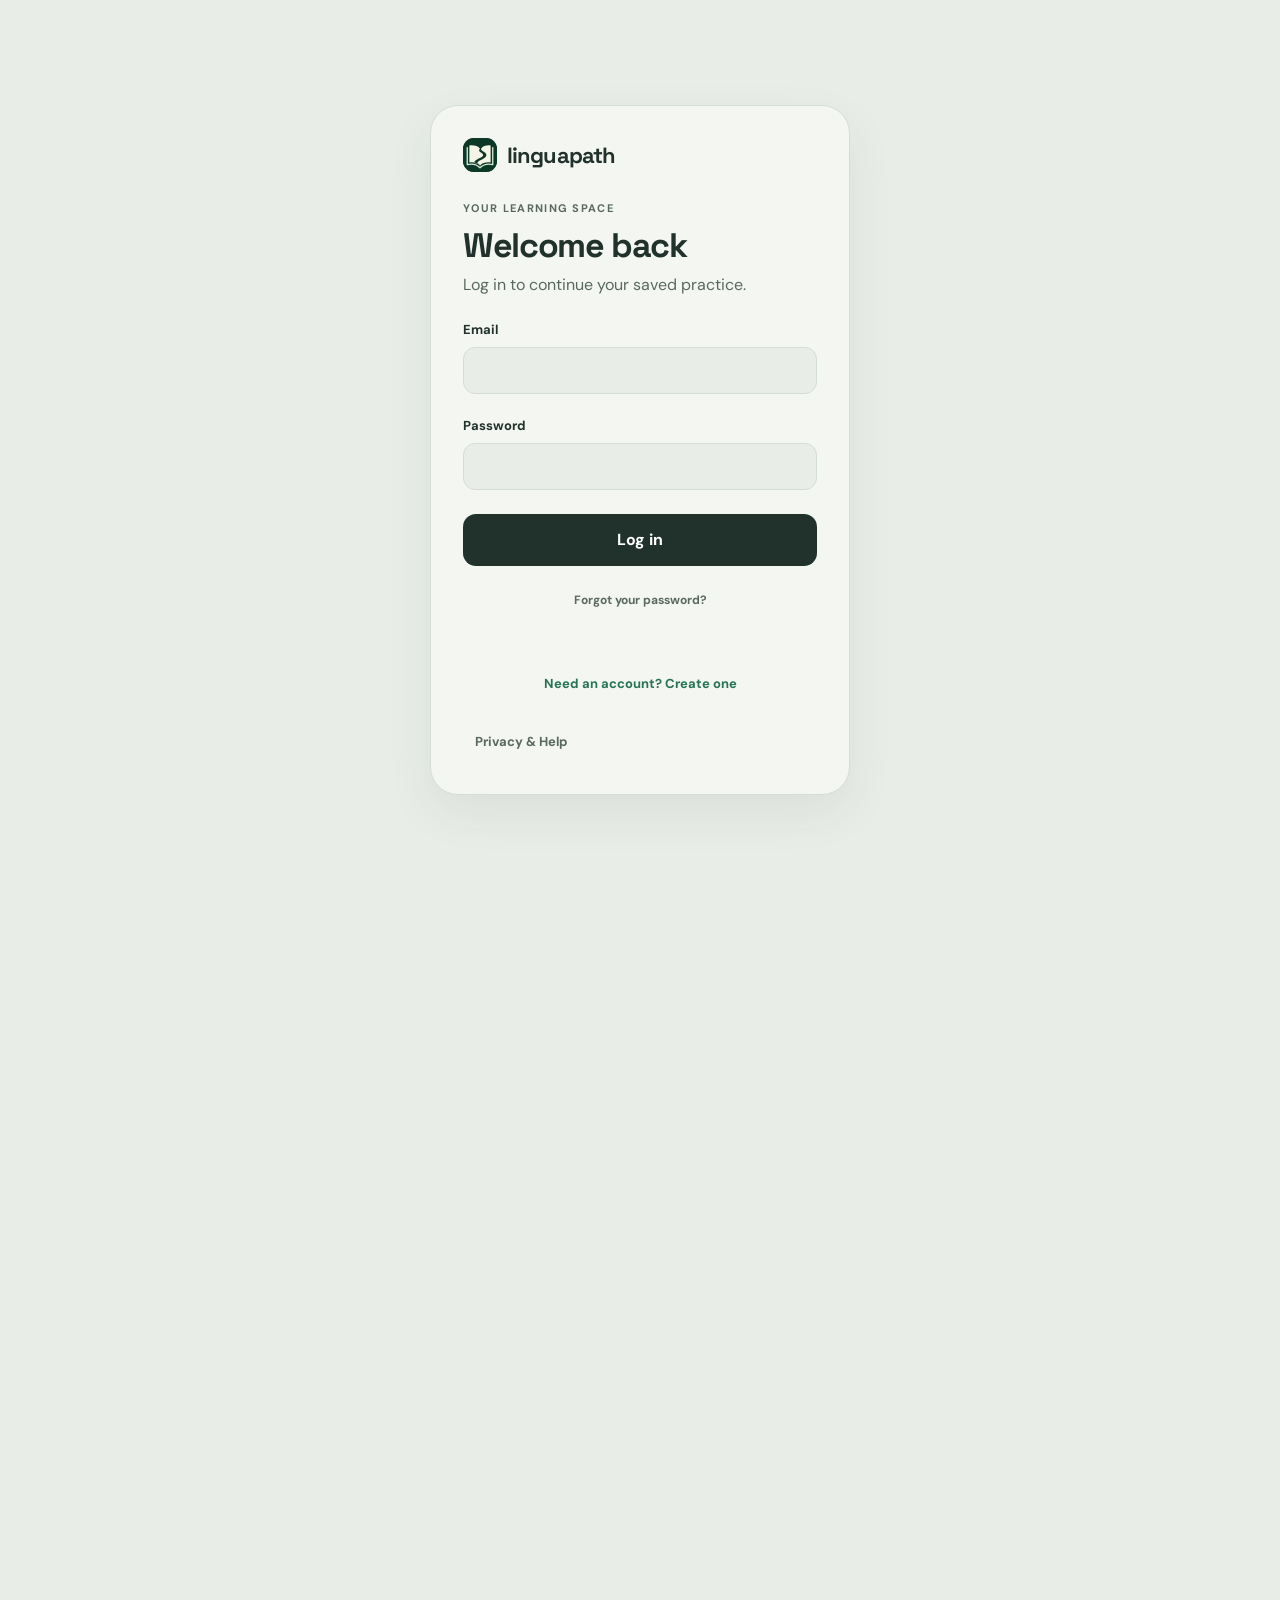
==== index.html @ ac2a7618 "Add public Privacy and Help page for students" ====
<!doctype html>
<html lang="en">
<head>
  <meta charset="UTF-8" />
  <meta name="viewport" content="width=device-width, initial-scale=1.0" />
  <meta name="description" content="LinguaPath — a calmer way to build exam-ready English habits." />
  <title>LinguaPath · Your daily English practice</title>
  <link rel="icon" type="image/svg+xml" href="linguapath-icon.svg?v=20261006-1" />
  <link rel="stylesheet" href="style.css?v=20261006-1" />
  <link rel="stylesheet" href="improvements.css?v=20261013-1" />
  <link rel="stylesheet" href="liquid-navigation.css?v=20261006-2" />
  <link rel="stylesheet" href="achievements.css?v=20260922-1" />
  <link rel="stylesheet" href="ambient-background.css?v=20260922-3" />
  <link rel="stylesheet" href="writing.css?v=20261012-1" />
</head>
<body>
  <section class="auth-screen" id="auth-screen"><div class="auth-card"><div class="brand"><img class="brand-mark" src="linguapath-icon.svg?v=20261006-1" width="34" height="34" alt="" /><span>linguapath</span></div><p class="eyebrow">Your learning space</p><h1 id="auth-title">Welcome back</h1><p class="muted" id="auth-subtitle">Log in to continue your saved practice.</p><form id="auth-form"><label id="auth-email-label">Email<input id="auth-username" type="email" autocomplete="email" required /></label><label>Password<input id="auth-password" type="password" autocomplete="current-password" required minlength="6" /></label><label id="auth-confirm-label" hidden>Confirm password<input id="auth-confirm-password" type="password" autocomplete="new-password" minlength="6" /></label><button class="primary full" id="auth-submit">Log in</button></form><button class="text-button auth-reset" id="forgot-password" type="button">Forgot your password?</button><p class="auth-error" id="auth-error" role="status" aria-live="polite"></p><button class="text-button auth-toggle" id="auth-toggle" type="button">Need an account? Create one</button><p class="muted" style="font-size:13px;margin-top:18px"><a class="profile-link" href="privacy.html">Privacy &amp; Help</a></p></div></section>
  <div class="shell">
    <header class="topbar"><a class="brand" href="#today"><img class="brand-mark" src="linguapath-icon.svg?v=20261006-1" width="34" height="34" alt="" /><span>linguapath</span></a><div class="header-actions"><div class="sync-control"><span id="sync-status" class="sync-status" role="status" aria-live="polite">Loading progress…</span><button id="sync-retry" class="sync-retry" type="button" hidden>Retry</button></div><span class="streak">🔥 7 day streak</span><button class="icon-button" id="theme-toggle" aria-label="Toggle dark mode">☾</button><div class="profile-menu"><button class="avatar-button" id="profile-menu-toggle" aria-label="Open profile menu" aria-expanded="false">ES</button><div class="profile-popout" id="profile-popout"><a class="profile-link" href="privacy.html">Privacy &amp; Help</a><a class="profile-link" href="teacher.html">Teacher progress</a><button id="logout-button" type="button">Log out</button><button id="reset-progress-button" type="button">Reset my progress</button></div></div></div></header>
    <main>
      <section class="view active" id="today">
        <div class="section-heading"><div><p class="eyebrow" id="today-date"></p><h1>Ready to level up?</h1><p class="muted">Your Cambridge Linguaskill journey continues.</p></div><button class="primary" data-action="practice">Continue lesson <span>→</span></button></div>
        <aside class="welcome-guide" id="welcome-guide" hidden aria-labelledby="welcome-title"><div><p class="eyebrow">Start here</p><h2 id="welcome-title">Your first practice session</h2><p>Choose any skill and answer at your own pace. Ten answered exercises complete your daily goal.</p><p>Earn 100 correct answers across the four skills to unlock the next tier. Questions you miss return at the end of that tier.</p><p>Your place and progress save to your account so you can continue on another device.</p></div><button class="secondary" id="welcome-dismiss" type="button">Got it — start practicing</button></aside>
        <div class="momentum momentum-link" data-action="momentum" role="button" tabindex="0"><div><p class="eyebrow">Daily momentum</p><h2>Start your streak today.</h2><p class="accent-text">0/10 exercises answered today</p></div><div class="progress-ring"><strong>0%</strong><span>today</span></div></div>
        <div class="progress-track"><span style="width:68%"></span></div>
        <div class="section-title"><h2>Practice by skill</h2><button class="text-button" data-nav="skills">View all →</button></div>
        <div class="skill-grid">
          <button class="skill-card listening" data-skill="Listening"><span class="skill-icon">◉</span><strong>Listening</strong><small>Sharpen your ear</small><span class="card-arrow">↗</span></button>
          <button class="skill-card reading" data-skill="Reading"><span class="skill-icon">▤</span><strong>Reading</strong><small>Find the evidence</small><span class="card-arrow">↗</span></button>
          <button class="skill-card writing" data-skill="Writing"><span class="skill-icon">✎</span><strong>Writing</strong><small>Make ideas clear</small><span class="card-arrow">↗</span></button>
          <button class="skill-card speaking" data-skill="Speaking"><span class="skill-icon">◌</span><strong>Speaking</strong><small>Find your voice</small><span class="card-arrow">↗</span></button>
        </div>
        <div class="lower-grid"><div class="quote-card"><span class="quote-mark">“</span><p id="daily-quote">Consistency beats intensity. A small session today keeps the path open.</p><span class="muted">— Your future fluent self</span></div><div class="mini-card"><div class="mini-icon">✦</div><div><strong>3 min warm-up</strong><p class="muted">Quick practice for busy days.</p></div><button class="round-arrow" data-action="warmup">→</button></div></div>
      </section>
      <section class="view" id="momentum"><div class="section-heading"><div><p class="eyebrow">Daily momentum</p><h1>Your progress today</h1><p class="muted">Small sessions add up. Keep the path moving.</p></div><button class="secondary" data-nav="today">← Back to today</button></div><div class="momentum-detail-grid"><div class="momentum-detail-card momentum-streak"><span class="detail-icon">🔥</span><p class="eyebrow">Current streak</p><strong id="momentum-streak">0 days</strong><small>Keep practicing daily</small></div><div class="momentum-detail-card"><span class="detail-icon">✓</span><p class="eyebrow">Today’s goal</p><strong id="momentum-today">0 / 10</strong><small id="momentum-extra">Exercises completed</small></div><div class="momentum-detail-card"><span class="detail-icon">★</span><p class="eyebrow">Total correct</p><strong id="momentum-correct">0</strong><small>Across all tiers</small></div><div class="momentum-detail-card"><span class="detail-icon">↗</span><p class="eyebrow">Next tier</p><strong id="momentum-next">100 left</strong><small>Correct across all skills</small></div></div><div class="momentum-panel"><div><p class="eyebrow">Today’s checklist</p><h2 id="momentum-message">Complete one exercise to start your streak.</h2></div><div class="daily-dots" id="daily-dots"></div></div><div class="momentum-panel"><div><p class="eyebrow">Practice summary</p><p class="muted" id="momentum-summary">Your completed lessons and review items will appear here.</p></div><button class="primary" data-action="practice">Practice now <span>→</span></button></div></section>
      <section class="view" id="journey"><div class="section-heading"><div><p class="eyebrow">Progress map</p><h1>Your journey</h1><p class="muted">Follow your practice milestones and skill progress.</p></div></div><div class="tier-card"><div><p class="eyebrow">Tier 1 · Foundations</p><h2>68 correct answers</h2><p class="muted">32 correct answers to the next tier</p></div><div class="tier-badge">B1</div></div><div class="journey-list" id="journey-list"></div></section>
      <section class="view" id="skills"><div class="section-heading"><div><p class="eyebrow">Practice room</p><h1>Build your skills</h1><p class="muted">Choose a focus and make today count.</p></div></div><div class="skill-grid skill-grid-large"></div><div class="achievement-head"><div><h2>Achievements</h2><p class="muted">Small wins become exam confidence.</p></div><span class="pill">4 of 12 unlocked</span></div><div class="achievement-grid"></div></section>
      <section class="view" id="profile"><div class="section-heading"><div><p class="eyebrow">Your space</p><h1>Your profile</h1><p class="muted">Progress that feels good to look at.</p></div><button class="secondary" data-action="edit">Edit profile</button></div><div class="profile-card"><div class="profile-avatar">ES</div><div><h2>Esteban</h2><p>Cambridge Linguaskill learner</p></div><div class="profile-stat"><span>🔥</span><strong>7 days</strong><small>current streak</small></div><div class="profile-stat"><span>🎯</span><strong>B2 goal</strong><small>learning target</small></div></div><div class="settings-card"><div><strong>Dark mode</strong><p class="muted">Use a darker color palette</p></div><button class="switch" id="theme-switch" aria-label="Toggle dark mode"><span></span></button></div><div class="mistakes"><h2>Keep going</h2><p class="muted">Complete a lesson to build your review history.</p></div></section>
    </main>
    <nav class="bottom-nav" aria-label="Main navigation"><button class="nav-item active" data-nav="today"><span>⌂</span>Today</button><button class="nav-item" data-nav="journey"><span>⌁</span>Journey</button><button class="nav-item" data-nav="skills"><span>✦</span>Skills</button><button class="nav-item" data-nav="profile"><span>○</span>Profile</button></nav>
  </div>
  <div class="practice-modal" id="practice-modal" aria-hidden="true"><div class="practice-dialog"><div class="practice-top"><button class="icon-button" id="close-practice">←</button><div><p class="eyebrow" id="practice-skill">Listening</p><strong id="practice-count">Exercise 1 of 100</strong></div><span class="practice-score" id="practice-score">0 / 100 correct</span></div><div class="level-row"><span>Choose your level</span><div id="level-buttons"></div></div><div class="lesson-progress"><span id="lesson-progress-bar"></span></div><p class="practice-meta" id="practice-lesson">Lesson 1 · Tier 1</p><div class="practice-save-feedback"><span id="practice-save-status" role="status" aria-live="polite">Loading progress…</span><button id="practice-sync-retry" type="button" hidden>Retry sync</button></div><div class="question-card"><p class="eyebrow">Practice question</p><button class="secondary audio-button" id="play-audio" type="button">▶ Play passage</button><button class="text-button transcript-button" id="toggle-transcript" type="button">Show transcript</button><h2 id="question-text"></h2><p id="question-transcript" class="question-transcript"></p><div id="writing-practice" class="writing-practice" style="display:none"><label for="writing-response">Draft your own response first</label><textarea id="writing-response" rows="4" placeholder="Write your answer here…"></textarea><p>When you’re ready, compare it with the sample answers and choose the strongest one.</p><button class="secondary" id="show-writing-samples" type="button" disabled>Compare with sample answers</button></div><div id="speaking-practice" class="speaking-practice" style="display:none"><p>Answer the examiner aloud before viewing the sample responses. Then review yourself:</p><ul><li>I answered the question directly.</li><li>I added a relevant reason or detail.</li><li>My response was clear and organized.</li></ul><button class="secondary" id="start-speaking" type="button">Start recording</button><button class="secondary" id="stop-speaking" type="button" style="display:none">Stop recording</button><button class="text-button" id="continue-speaking" type="button">I’ve answered out loud</button><p id="speaking-status" aria-live="polite">Your recording stays in this browser and is not uploaded.</p><audio id="speaking-recording" controls hidden></audio></div><div id="answer-options"></div></div><p class="answer-result" id="answer-result"></p><button class="primary full" id="check-answer" disabled>Check answer</button><p class="practice-note">To unlock the next tier, get 100 answers correct and clear all missed-question reviews for that tier. The green score above is for this skill and tier.</p></div></div>
  <div class="edit-modal" id="edit-modal" aria-hidden="true"><div class="edit-dialog"><div class="practice-top"><div><p class="eyebrow">Your profile</p><h2>Customize your space</h2></div><button class="icon-button" id="close-edit">×</button></div><label>Name<input id="profile-name" /></label><label>Learning goal<input id="profile-goal" /></label><label>Avatar<input id="profile-emoji" maxlength="2" /></label><label>Daily lessons<input id="profile-target" type="number" min="1" max="10" /></label><button class="primary full" id="save-profile">Save profile</button></div></div>
  <div class="toast" role="status" aria-live="polite"></div>
  <dialog id="review-dialog" class="review-dialog" aria-labelledby="review-heading"><header><h2 id="review-heading" tabindex="-1">Recall practice</h2><button id="close-review" class="secondary" type="button" aria-label="Close recall practice">Close</button></header><p id="review-position" class="muted"></p><h3 id="review-question"></h3><button id="review-listen" class="secondary" type="button" hidden>Play audio</button><p id="review-transcript" hidden></p><div id="review-options"></div><p id="review-feedback" role="status" aria-live="polite"></p><button id="review-check" class="primary full" type="button">Check answer</button><p class="muted">Recall reviews do not add to exercise totals, tier scores, or your daily goal.</p></dialog>
  <script src="script.js?v=20261013-1"></script>
  <script src="improvements.js?v=20261012-3"></script>
  <script src="achievements.js?v=20260923-3"></script>
  <script src="ambient-background.js?v=20261013-1"></script>
  <script src="progress-sync.js?v=20261013-1"></script>
  <script src="supabase-auth.js?v=20261005-3"></script>
  <script src="sync-indicator.js?v=20261013-1"></script>
  <script src="interface.js?v=20261013-1"></script>
  <script src="writing.js?v=20261012-2"></script>
  <script src="learning-tools.js?v=20261013-1"></script>
</body>
</html>
---- style.css ----
@import url('https://fonts.googleapis.com/css2?family=DM+Sans:wght@400;500;600;700&family=Space+Grotesk:wght@500;600;700&display=swap');
:root{--paper:#f4f8f7;--surface:#fff;--ink:#122322;--muted:#71817e;--green:#36bd82;--deep:#174c3d;--line:#dce8e3;--shadow:0 20px 50px #1b50400d}*{box-sizing:border-box}body{margin:0;background:var(--paper);color:var(--ink);font:16px 'DM Sans',sans-serif;transition:background-color .3s ease,color .3s ease}button{font:inherit;border:0;cursor:pointer;color:inherit;transition:background-color .25s ease,color .25s ease,border-color .25s ease,transform .25s ease}.shell{max-width:1160px;margin:auto;min-height:100vh;padding:0 32px 110px}.topbar{height:92px;display:flex;align-items:center;justify-content:space-between}.brand{display:flex;align-items:center;gap:10px;text-decoration:none;color:var(--ink);font:700 22px 'Space Grotesk'}.brand-mark{display:grid;place-items:center;width:34px;height:34px;border-radius:11px;background:var(--green);color:#fff}.header-actions{display:flex;align-items:center;gap:12px}.streak,.pill{background:#e2f5eb;border-radius:20px;color:#267355;padding:9px 13px;font-size:13px;font-weight:700}.icon-button,.avatar-button{width:38px;height:38px;border-radius:50%;background:var(--surface);border:1px solid var(--line)}.avatar-button{background:var(--ink);color:#fff;font-size:12px;font-weight:700}.view{display:none;padding:32px 0}.view.active{display:block}.section-heading{display:flex;align-items:flex-end;justify-content:space-between;gap:24px;margin:10px 0 28px}.eyebrow{text-transform:uppercase;letter-spacing:.12em;font-size:11px;font-weight:700;color:var(--muted);margin:0 0 10px}.section-heading h1{font:700 clamp(32px,5vw,52px) 'Space Grotesk';letter-spacing:-.055em;margin:0 0 8px}.muted{color:var(--muted);margin:0;line-height:1.55}.primary,.secondary{border-radius:14px;padding:14px 18px;font-weight:700}.primary{background:var(--ink);color:#fff}.primary span{margin-left:16px;color:var(--green)}.secondary{background:var(--surface);border:1px solid var(--line)}.momentum{display:flex;align-items:center;justify-content:space-between;gap:24px;background:#c9f6da;border-radius:28px;padding:28px 32px;box-shadow:var(--shadow)}.momentum h2{font:700 clamp(23px,4vw,35px) 'Space Grotesk';margin:8px 0}.accent-text{color:#267355;font-size:13px;font-weight:700}.progress-ring{display:flex;flex-direction:column;align-items:center;justify-content:center;width:108px;height:108px;border-radius:50%;background:conic-gradient(var(--green) 68%,#a9e1bd 0);position:relative;color:#fff}.progress-ring:after{content:'';position:absolute;inset:9px;border-radius:50%;background:#21785a}.progress-ring strong,.progress-ring span{position:relative;z-index:1}.progress-ring strong{font-size:23px}.progress-ring span{font-size:10px;margin-top:2px}.progress-track{height:7px;background:#c9e8d4;border-radius:10px;margin:-22px 32px 32px;position:relative}.progress-track span{display:block;height:100%;background:#228c66;border-radius:inherit}.section-title,.achievement-head{display:flex;justify-content:space-between;align-items:center;margin:24px 0 14px}.section-title h2,.achievement-head h2,.mistakes h2{font:700 20px 'Space Grotesk';margin:0}.text-button{background:none;color:#267355;font-weight:700;font-size:13px}.skill-grid{display:grid;grid-template-columns:repeat(4,1fr);gap:14px}.skill-card{padding:21px;text-align:left;min-height:174px;border-radius:22px;position:relative;display:flex;flex-direction:column;align-items:flex-start;transition:transform .2s,box-shadow .2s}.skill-card:hover{transform:translateY(-4px);box-shadow:var(--shadow)}.skill-card.listening{background:#d9f0e1}.skill-card.reading{background:#e2ddff}.skill-card.writing{background:#ffe9c9}.skill-card.speaking{background:#d5ebf4}.skill-icon{font-size:28px;margin-bottom:auto}.skill-card strong{font:700 19px 'Space Grotesk'}.skill-card small{color:#5f716c;margin-top:5px}.card-arrow{position:absolute;right:18px;top:18px;font-size:20px}.lower-grid{display:grid;grid-template-columns:1.25fr .75fr;gap:14px;margin-top:14px}.quote-card,.mini-card,.tier-card,.settings-card{background:var(--surface);border:1px solid var(--line);border-radius:22px;padding:24px}.quote-card{background:var(--deep);color:#fff}.quote-card p{font:500 20px/1.35 'Space Grotesk';max-width:560px}.quote-mark{font:54px Georgia;color:var(--green);line-height:.4}.quote-card .muted{color:#b3cbc2;font-size:13px}.mini-card{display:flex;align-items:center;gap:14px}.mini-icon{display:grid;place-items:center;width:45px;height:45px;border-radius:14px;background:#e2f5eb;color:#267355;font-size:22px}.mini-card strong{font-family:'Space Grotesk'}.mini-card p{font-size:13px}.round-arrow{margin-left:auto;background:var(--ink);color:#fff;border-radius:50%;width:38px;height:38px}.tier-card{background:#d9f5e2;display:flex;justify-content:space-between;align-items:center;margin-bottom:22px}.tier-card h2{font:700 28px 'Space Grotesk';margin:5px 0}.tier-badge{display:grid;place-items:center;width:70px;height:70px;border-radius:22px;background:var(--green);color:#fff;font:700 24px 'Space Grotesk'}.journey-list{display:grid;gap:10px;max-width:720px}.journey-node{display:flex;align-items:center;gap:16px;padding:17px;border:1px solid var(--line);border-radius:18px;background:var(--surface)}.node-icon{display:grid;place-items:center;width:42px;height:42px;border-radius:14px;background:#e2f5eb;color:#267355;font-size:20px}.journey-node strong{font-family:'Space Grotesk'}.journey-node small{display:block;color:var(--muted);margin-top:4px}.journey-node.locked{opacity:.45}.skill-grid-large{max-width:820px;grid-template-columns:repeat(2,1fr)}.achievement-head{margin-top:44px}.achievement-grid{display:grid;grid-template-columns:repeat(4,1fr);gap:10px}.achievement{background:var(--surface);border:1px solid var(--line);border-radius:17px;padding:16px}.achievement span{font-size:25px}.achievement strong{display:block;font-size:13px;margin-top:10px}.achievement small{display:block;color:var(--muted);margin-top:4px}.profile-card{display:grid;grid-template-columns:auto 1fr repeat(2,150px);align-items:center;gap:18px;background:var(--ink);color:#fff;border-radius:26px;padding:24px}.profile-avatar{display:grid;place-items:center;width:76px;height:76px;border-radius:23px;background:#d9d2ff;color:#4e447c;font-weight:700;font-size:22px}.profile-card h2{margin:0;font:700 22px 'Space Grotesk'}.profile-card p{margin:6px 0;color:#b3cbc2}.profile-stat{padding:15px;border-radius:15px;background:#23614e}.profile-stat span,.profile-stat strong,.profile-stat small{display:block}.profile-stat strong{margin-top:8px}.profile-stat small{color:#b3cbc2;font-size:11px;margin-top:4px}.settings-card{margin-top:14px;display:flex;justify-content:space-between;align-items:center}.settings-card strong{font-family:'Space Grotesk'}.settings-card .muted{font-size:13px}.switch{width:52px;height:30px;border-radius:20px;background:var(--green);padding:3px}.switch span{display:block;width:24px;height:24px;border-radius:50%;background:#fff;margin-left:22px}.mistakes{margin-top:35px}.bottom-nav{position:fixed;bottom:20px;left:50%;transform:translateX(-50%);display:flex;gap:4px;background:var(--surface);border:1px solid var(--line);padding:8px;border-radius:22px;box-shadow:0 15px 40px #1223221a;z-index:5}.nav-item{background:none;color:var(--muted);padding:8px 18px;border-radius:15px;font-size:12px}.nav-item span{display:block;font-size:19px;margin-bottom:3px}.nav-item.active{background:#e2f5eb;color:#267355;font-weight:700}.toast{position:fixed;left:50%;bottom:100px;transform:translate(-50%,15px);opacity:0;background:var(--ink);color:#fff;padding:13px 18px;border-radius:12px;transition:.25s;pointer-events:none}.toast.show{opacity:1;transform:translate(-50%,0)}body.dark{--paper:#121212;--surface:#242424;--ink:#f0f7f3;--muted:#b9c9c4;--line:#3a4b46;--deep:#164538}.dark .momentum{background:#164538}.dark .progress-track{background:#2d5d4c}.dark .primary,.dark .avatar-button{background:#f0f7f3;color:#122322}.dark .nav-item.active{background:#275f4c;color:#d9f5e2}.dark .streak,.dark .pill{background:#285c4b;color:#d9f5e2}@media(max-width:760px){.shell{padding:0 18px 108px}.topbar{height:74px}.streak{display:none}.section-heading{display:block}.section-heading .primary,.section-heading .secondary{margin-top:20px}.momentum{padding:22px;align-items:flex-start}.momentum h2{font-size:24px}.progress-ring{width:86px;height:86px;flex:none}.progress-track{margin:-16px 22px 24px}.skill-grid,.achievement-grid{grid-template-columns:repeat(2,1fr)}.skill-grid-large{grid-template-columns:1fr 1fr}.skill-card{min-height:145px;padding:17px}.lower-grid{grid-template-columns:1fr}.profile-card{grid-template-columns:auto 1fr}.profile-stat{grid-column:span 1}.bottom-nav{width:calc(100% - 30px);justify-content:space-around}.nav-item{flex:1;padding:7px 4px}}
.auth-screen{position:fixed;inset:0;z-index:20;background:var(--paper);display:grid;place-items:center;padding:20px}.auth-card{width:min(420px,100%);background:var(--surface);border:1px solid var(--line);border-radius:28px;padding:30px;box-shadow:var(--shadow)}.auth-card .brand{margin-bottom:44px}.auth-card h1{font:700 34px 'Space Grotesk';letter-spacing:-.04em;margin:8px 0}.auth-card label{display:block;font-size:13px;font-weight:700;margin-top:22px}.auth-card input{display:block;width:100%;padding:13px 14px;border:1px solid var(--line);border-radius:12px;background:var(--paper);color:var(--ink);margin-top:7px}.auth-card .primary{margin-top:24px}.auth-error{min-height:20px;color:#b44949;font-size:13px;margin:12px 0}.auth-toggle{display:block;margin:8px auto 0}.auth-screen.hidden{display:none}
body:not(.authenticated){overflow:hidden}body:not(.authenticated) .shell{visibility:hidden;pointer-events:none;height:100vh;overflow:hidden}
.practice-modal{position:fixed;inset:0;z-index:30;display:none;align-items:center;justify-content:center;padding:20px;background:#122322b8;overflow:auto}.practice-modal.open{display:flex}.practice-dialog{width:min(720px,100%);max-height:calc(100vh - 40px);overflow:auto;background:var(--surface);border:1px solid var(--line);border-radius:26px;padding:24px;box-shadow:0 24px 80px #12232240}.practice-top{display:flex;align-items:center;gap:14px}.practice-top .icon-button{flex:none}.practice-top strong{font:700 20px 'Space Grotesk'}.practice-score{margin-left:auto;color:#267355;font-size:13px;font-weight:700}.level-row{display:flex;align-items:center;justify-content:space-between;gap:12px;margin:24px 0 10px;color:var(--muted);font-size:13px}.level-row #level-buttons{display:flex;gap:6px}.level-row button{padding:7px 11px;border-radius:9px;background:var(--paper);border:1px solid var(--line);font-size:12px}.level-row button.active{background:var(--deep);color:#fff}.lesson-progress{height:7px;background:var(--line);border-radius:9px;overflow:hidden}.lesson-progress span{display:block;height:100%;background:var(--green);border-radius:inherit}.practice-meta{color:var(--muted);font-size:12px}.question-card{margin-top:20px;padding:24px;border-radius:20px;background:var(--paper);border:1px solid var(--line)}.question-card h2{font:700 clamp(22px,4vw,32px)/1.2 'Space Grotesk';margin:8px 0 0}.answer-option{display:block;width:100%;margin-top:10px;padding:14px 16px;text-align:left;border:1px solid var(--line);border-radius:12px;background:var(--surface)}.answer-option:hover,.answer-option.selected{border-color:var(--green);background:#e2f5eb}.answer-result{min-height:22px;margin:14px 0;font-weight:700}.answer-result.good{color:#267355}.answer-result.bad{color:#b44949}.full{width:100%}.practice-note{color:var(--muted);font-size:12px;text-align:center;margin-bottom:0}
.journey-node.locked,.achievement.locked{opacity:.48}.mistake-row{background:var(--surface);border:1px solid var(--line);border-radius:16px;padding:14px;margin-top:9px}.mistake-row strong{font-size:12px;color:#267355}.mistake-row p{font-weight:600;margin:7px 0}.mistake-row small{color:var(--muted);font-size:12px}
.profile-menu{position:relative}.profile-popout{position:absolute;right:0;top:48px;z-index:10;display:none;min-width:130px;padding:7px;background:var(--surface);border:1px solid var(--line);border-radius:14px;box-shadow:var(--shadow)}.profile-popout.open{display:block}.profile-popout button{width:100%;padding:10px 12px;text-align:left;border-radius:9px;background:none;font-size:13px;font-weight:700}.profile-popout button:hover{background:var(--paper)}
.edit-modal{position:fixed;inset:0;z-index:30;display:none;align-items:center;justify-content:center;padding:20px;background:#122322b8;overflow:auto}.edit-modal.open{display:flex}.edit-dialog{width:min(480px,100%);background:var(--surface);border:1px solid var(--line);border-radius:26px;padding:26px;box-shadow:0 24px 80px #12232240}.edit-dialog h2{font:700 25px 'Space Grotesk';margin:5px 0 0}.edit-dialog label{display:block;margin-top:18px;font-size:13px;font-weight:700}.edit-dialog input{display:block;width:100%;margin-top:7px;padding:13px 14px;border:1px solid var(--line);border-radius:12px;background:var(--paper);color:var(--ink)}.edit-dialog .primary{margin-top:24px}
.momentum-link{cursor:pointer;transition:transform .2s,box-shadow .2s}.momentum-link:hover,.momentum-link:focus-visible{transform:translateY(-3px);box-shadow:var(--shadow);outline:2px solid var(--green);outline-offset:3px}.momentum-detail-grid{display:grid;grid-template-columns:repeat(4,1fr);gap:12px}.momentum-detail-card,.momentum-panel{background:var(--surface);border:1px solid var(--line);border-radius:20px;padding:20px}.momentum-detail-card strong{display:block;font:700 27px 'Space Grotesk';margin:8px 0 4px}.momentum-detail-card small{color:var(--muted);font-size:12px}.detail-icon{display:grid;place-items:center;width:38px;height:38px;border-radius:12px;background:#e2f5eb;color:#267355;font-size:19px}.momentum-panel{display:flex;align-items:center;justify-content:space-between;gap:20px;margin-top:14px}.momentum-panel h2{font:700 22px 'Space Grotesk';margin:5px 0}.daily-dots{display:flex;gap:8px}.daily-dots span{width:17px;height:17px;border-radius:50%;background:var(--line)}.daily-dots span.done{background:var(--green)}
@media(max-width:760px){.momentum-detail-grid{grid-template-columns:repeat(2,1fr)}.momentum-panel{display:block}.momentum-panel .primary{margin-top:18px}}
.auth-reset{display:block;margin:14px auto 0;color:var(--muted);font-size:12px}.auth-reset[hidden]{display:none}
.audio-button{display:none;align-items:center;gap:8px;margin:10px 8px 16px 0}.question-card.listening .audio-button{display:inline-flex}.transcript-button{display:none;font-size:12px}.question-card.listening .transcript-button{display:inline-block}.question-card.listening #question-text{display:none}.question-card.listening.show-transcript #question-text{display:block}.question-card.listening.show-transcript .transcript-button{display:none}
.icon-button#theme-toggle{transition:transform .35s ease,background-color .25s ease}.dark .icon-button#theme-toggle{transform:rotate(180deg);background:#d5f6e4;color:#12382c}.dark .momentum{background:#173d32}.dark .skill-card.listening{background:#1d4d3d}.dark .skill-card.reading{background:#35305c}.dark .skill-card.writing{background:#5b4228}.dark .skill-card.speaking{background:#254d60}.dark .skill-card small{color:#c2d8d0}.dark .quote-card{background:#0e2d25}.dark .question-card,.dark .edit-dialog,.dark .auth-card{background:#1d2b28}.dark .answer-option{background:#263b36;border-color:#49655d}.dark .answer-option:hover,.dark .answer-option.selected{background:#285b49;border-color:var(--green);color:#fff}.dark .secondary{background:#263b36;border-color:#49655d}.dark .profile-popout{background:#1d2b28}.switch{transition:background-color .3s ease,box-shadow .3s ease}.switch span{transition:transform .3s ease}.dark .switch{background:#4c6b60;box-shadow:0 0 0 3px #36bd8240}.dark .switch span{transform:translateX(-22px)}
.dark .profile-card{background:#1d2b28;color:#f0f7f3;border:1px solid #3a6256}.dark .profile-card p,.dark .profile-stat small{color:#b9d4c9}.dark .profile-stat{background:#285b49}.dark .profile-avatar{background:#b9b0ff;color:#30295f}.dark .tier-card{background:#1d3d30;border-color:#315347}.dark .tier-card .tier-badge{background:#27694e}
.question-card.listening #question-text{display:block}.question-transcript{display:none;color:var(--muted);font-size:14px;line-height:1.6;white-space:pre-wrap;margin-top:18px}.question-card.listening.show-transcript #question-transcript{display:block}.question-card.listening.show-transcript .transcript-button{display:none}.speaking-practice{margin:16px 0;padding:16px;background:var(--paper);border:1px solid var(--line);border-radius:14px}.speaking-practice p{font-size:13px}.speaking-practice button{margin:6px 6px 0 0}.speaking-practice audio{display:block;max-width:100%;margin-top:12px}.speaking-practice audio[hidden]{display:none}
.skill-progress{display:grid;width:100%;gap:6px;margin-top:12px}.skill-progress-meta{display:flex;justify-content:space-between;align-items:center;gap:8px}.skill-progress-label,.skill-progress-value{font-size:10px;line-height:1.2;color:#58766a}.skill-progress-value{font-weight:700}.skill-progress-track{display:block;width:100%;height:5px;border-radius:9px;background:#ffffffad;overflow:hidden;box-shadow:inset 0 1px 2px #244f3912}.skill-progress-track>span{display:block;height:100%;border-radius:inherit;background:linear-gradient(90deg,#36bd82,#21966a);transition:width .35s ease}.dark .skill-progress-label,.dark .skill-progress-value{color:#d2e5db}.dark .skill-progress-track{background:#ffffff24}.bottom-nav{background:#f8fffbba;border:1px solid #ffffffd1;backdrop-filter:blur(24px) saturate(155%);-webkit-backdrop-filter:blur(24px) saturate(155%);box-shadow:0 14px 38px #10291f2b,inset 0 1px #ffffff;border-radius:24px;padding:8px;gap:5px}.nav-item{min-width:72px;padding:8px 14px;border-radius:17px;transition:background-color .2s ease,color .2s ease,transform .2s ease}.nav-item:hover{background:#ffffff78;transform:translateY(-1px)}.nav-item.active{background:#ffffffc7;color:#267355;box-shadow:0 3px 12px #244f391a,inset 0 1px #fff}.dark .bottom-nav{background:#172521c9;border-color:#ffffff25;box-shadow:0 14px 38px #0006,inset 0 1px #ffffff1c}.dark .nav-item:hover{background:#ffffff12}.dark .nav-item.active{background:#ffffff1c;color:#d9f5e2;box-shadow:inset 0 1px #ffffff22}(max-width:760px){.bottom-nav{bottom:max(12px,env(safe-area-inset-bottom));width:calc(100% - 30px);padding:7px;gap:2px}.nav-item{min-width:0;flex:1;padding:7px 4px}.skill-progress{margin-top:10px}}(prefers-reduced-transparency:reduce){.bottom-nav{backdrop-filter:none;-webkit-backdrop-filter:none;background:var(--surface)}}
.brand img.brand-mark{display:block;flex:none;background:#0c3828;object-fit:contain}
---- improvements.css ----
.writing-practice{margin:16px 0;padding:16px;background:var(--surface);border:1px solid var(--line);border-radius:14px}.writing-practice label{display:block;font-size:13px;font-weight:700}.writing-practice textarea{display:block;width:100%;box-sizing:border-box;margin-top:8px;padding:12px;border:1px solid var(--line);border-radius:10px;background:var(--paper);color:var(--ink);font:inherit;resize:vertical}.writing-practice p{color:var(--muted);font-size:12px}.writing-practice button{margin-top:4px}.speaking-practice ul{padding-left:20px;color:var(--muted);font-size:13px;line-height:1.7}.answer-result{line-height:1.5}.sync-status{max-width:100px;color:var(--muted);font-size:11px;white-space:nowrap;overflow:hidden;text-overflow:ellipsis}.dark .sync-status{color:#c9d9d3}@media(max-width:420px){.sync-status{max-width:66px;font-size:10px}}
body:not(.dark){--paper:#e9ede8;--surface:#f4f6f2;--ink:#21312b;--muted:#6b7871;--line:#d4ddd6;--shadow:0 18px 48px #233a2d12}body:not(.dark) .momentum{background:#e2eee5}body:not(.dark) .skill-card.listening{background:#e3eee5}body:not(.dark) .skill-card.reading{background:#ebe9f4}body:not(.dark) .skill-card.writing{background:#f4ecdc}body:not(.dark) .skill-card.speaking{background:#e4eef0}body:not(.dark) .tier-card{background:#e4eee6}body:not(.dark) .streak,body:not(.dark) .pill,body:not(.dark) .mini-icon,body:not(.dark) .node-icon{background:#e4eee6;color:#38664e}body:not(.dark) .answer-option:hover,body:not(.dark) .answer-option.selected{background:#e6eee7}body:not(.dark) .progress-track{background:#d5e3d8}body:not(.dark) .bottom-nav{background:#f3f5f0eb;border-color:#d7ded8;box-shadow:0 12px 34px #263b2e1a,inset 0 1px #ffffffa8}body:not(.dark) .nav-item:hover{background:#e8eee7b8}body:not(.dark) .nav-item.active{background:#e2ebe3;color:#315f47;box-shadow:0 3px 12px #244f3912,inset 0 1px #ffffffc0}
.speaking-model{padding:14px;background:var(--surface);border:1px solid var(--line);border-radius:10px;font-weight:600;line-height:1.55}

/* A shared rhythm for the dashboard, practice, and account screens. */
html{scroll-padding-bottom:110px}
body{line-height:1.5;-webkit-font-smoothing:antialiased}
body:not(.dark){--muted:#59695f}
.shell{max-width:1120px;padding-bottom:140px}
.topbar{height:88px;border-bottom:1px solid var(--line)}
.brand{letter-spacing:-.04em}.brand-mark{box-shadow:inset 0 1px 0 #ffffff40}
.header-actions{gap:10px}.icon-button,.avatar-button,.round-arrow{width:44px;height:44px;flex-shrink:0}
.view{padding-top:30px}.section-heading{margin:8px 0 28px;align-items:center}
.section-heading h1{font-size:clamp(30px,4vw,44px);line-height:1.12;letter-spacing:-.045em}
.section-heading .muted{font-size:15px}.section-heading .primary{white-space:nowrap}
.resume-hint{font-size:12px;color:var(--muted);margin:12px 0 0}
.primary,.secondary{min-height:46px;border-radius:13px}
.primary:disabled{opacity:.45;cursor:not-allowed}
button:focus-visible,a:focus-visible,input:focus-visible,textarea:focus-visible,summary:focus-visible{outline:3px solid var(--green);outline-offset:4px}
.view h1:focus,.practice-dialog:focus,.edit-dialog:focus{outline:none}
.text-button{min-height:40px;padding:8px 4px}.round-arrow{box-shadow:0 4px 12px #12232212}
.momentum{border:1px solid var(--line);padding:26px 30px;border-radius:24px;box-shadow:none}
.momentum h2{font-size:clamp(23px,3vw,30px);letter-spacing:-.035em;line-height:1.2}
.momentum .eyebrow{margin-bottom:12px}.momentum .accent-text{margin-bottom:14px}
.progress-ring{flex-shrink:0;width:94px;height:94px}.progress-ring:after{inset:7px}
.progress-track{height:5px;margin:-19px 30px 28px}.progress-track span,.lesson-progress span{transition:width .3s ease}
.skill-grid{gap:16px}.skill-card{border:1px solid var(--line);border-radius:20px;padding:20px;min-height:168px}
.skill-card .skill-icon{display:grid;place-items:center;width:44px;height:44px;border-radius:14px;background:#ffffff70;margin-bottom:24px}
.skill-icon svg{width:25px;height:25px}.skill-card strong{font-size:18px}.skill-card small{line-height:1.5}
.card-arrow{font-size:22px;opacity:.55}.skill-grid-large{max-width:none}.skill-grid-large .skill-card{min-height:176px}
.lower-grid{gap:16px;margin-top:16px;grid-template-columns:1.35fr 1fr}
.quote-card,.mini-card,.tier-card,.settings-card{border-radius:20px}
.quote-card{position:relative;padding:25px 28px}.quote-card p{font:500 18px/1.6 'DM Sans',sans-serif;margin:10px 0 18px}
.quote-mark{position:absolute;right:22px;top:28px;font-size:60px;opacity:.3}.quote-card p{padding-right:12px}
.mini-card{padding:24px;gap:12px}.mini-icon{flex-shrink:0}.mini-card p{margin-top:4px}.mini-card .round-arrow{margin-left:auto}
.journey-list{max-width:none;grid-template-columns:repeat(2,minmax(0,1fr));gap:12px}
.journey-node{padding:20px}.journey-node.locked{opacity:.7}.node-icon{flex-shrink:0}
.profile-card{grid-template-columns:auto minmax(0,1fr) repeat(2,150px)}.profile-card h2{overflow-wrap:anywhere}
.settings-card{padding:20px 24px}.switch{background:#aab8af;flex-shrink:0}.switch span{margin:0;transform:translateX(0);width:24px;height:24px}
.dark .switch{background:#36bd82;box-shadow:none}.dark .switch span{transform:translateX(22px)}
.mistake-row{padding:20px;line-height:1.6}.mistake-row p{font-size:15px;overflow-wrap:anywhere}
.achievement-head{gap:12px}.achievement-head .pill{white-space:nowrap}.achievement-grid .achievement.locked{opacity:.8}
.momentum-panel{padding:24px}.daily-dots{flex-wrap:wrap;flex-shrink:0;margin-top:12px;gap:7px}.daily-dots span{width:15px;height:15px}
.profile-popout{min-width:200px;top:54px;padding:8px;border-radius:16px;box-shadow:0 14px 40px #10291f24}
.profile-popout button{min-height:44px}.profile-popout #reset-progress-button{font-weight:500;color:var(--muted);border-top:1px solid var(--line);border-radius:0;margin-top:4px}
.bottom-nav .nav-item{min-height:54px}.nav-item svg{width:21px;height:21px;vertical-align:middle}.nav-item span{margin-bottom:4px;line-height:1}
.toast{z-index:60;max-width:calc(100vw - 32px);width:max-content;box-shadow:var(--shadow);text-align:center}
.dark .toast{background:#dceddf;color:#173629}
.dialog-open{overflow:hidden}.practice-modal,.edit-modal{backdrop-filter:blur(7px);-webkit-backdrop-filter:blur(7px)}
.practice-dialog{padding:0 28px 20px;max-height:calc(100dvh - 40px);overscroll-behavior:contain;scrollbar-width:thin;scrollbar-color:var(--line) transparent}
.practice-top{padding:20px 0;gap:12px}.practice-dialog>.practice-top{position:sticky;top:0;background:var(--surface);z-index:2;border-bottom:1px solid var(--line);margin-bottom:18px}
.practice-top .eyebrow{margin-bottom:3px}.practice-top strong{font-size:17px}.practice-score{border:1px solid var(--line);padding:6px 10px;border-radius:100px;font-size:12px;white-space:nowrap}
.level-row:has(#level-buttons:empty){display:none}.lesson-progress{height:5px}.practice-meta{margin:10px 0;color:var(--muted)}
.question-card{padding:22px;margin-top:18px;border-radius:18px}.question-card h2{font:600 clamp(18px,2.4vw,23px)/1.55 'DM Sans',sans-serif;white-space:pre-line;letter-spacing:-.015em}
#answer-options{counter-reset:answer;margin-top:20px}.answer-option{position:relative;display:flex;align-items:flex-start;gap:12px;padding:14px;line-height:1.5;transition:background .15s,border-color .15s}
.answer-option:before{counter-increment:answer;content:counter(answer,upper-alpha);display:grid;place-items:center;flex:0 0 26px;height:26px;border:1px solid var(--line);border-radius:8px;font-size:11px;font-weight:700;color:var(--muted)}
.answer-option.selected{box-shadow:inset 0 0 0 1px var(--green)}
.answer-option:disabled{cursor:default;opacity:1}
.answer-option.is-correct{border-color:#398660!important;background:#e1efe5!important;color:#214d36!important}.answer-option.is-correct:before{content:'✓';background:#2c7250;border-color:#2c7250;color:white}
.answer-option.is-incorrect{border-color:#b95f58!important;background:#f5e7e4!important;color:#783c35!important;box-shadow:none}.answer-option.is-incorrect:before{content:'×';background:#ad5149;border-color:#ad5149;color:white}
.answer-result{font-size:14px;font-weight:500;padding:0 2px}.answer-result.good,.answer-result.bad{padding:14px 16px;border-radius:12px;border:1px solid var(--line)}
.answer-result.good{background:#e5efe6;color:#285f43}.answer-result.bad{background:#f5e9e4;color:#853e37}
.practice-actions{position:sticky;bottom:-20px;background:var(--surface);padding:14px 0 20px;z-index:1}
.practice-rules{color:var(--muted);font-size:12px;text-align:center;margin:8px 0 0}.practice-rules summary{cursor:pointer;padding:8px;display:list-item;list-style-position:inside}.practice-note{line-height:1.6;margin:6px auto 10px;max-width:55ch}
.keyboard-hint{font-size:11px;color:var(--muted);margin:16px 0 0}.keyboard-hint[hidden]{display:none}
.question-card.listening.show-transcript .transcript-button{display:inline-block}.question-card.listening.show-transcript #question-transcript{padding:16px;border-left:3px solid var(--green);background:var(--surface);border-radius:0 10px 10px 0}
.writing-practice textarea,.auth-card input,.edit-dialog input{font:inherit;line-height:1.5}.writing-practice textarea{min-height:130px}.speaking-practice{line-height:1.6}.speaking-practice button{min-height:44px}
.edit-dialog{max-height:calc(100dvh - 40px);overflow:auto;overscroll-behavior:contain}.edit-dialog .practice-top{padding:0 0 10px;justify-content:space-between}
.auth-card{padding:32px}.auth-card .brand{margin-bottom:28px}.auth-screen{overflow:auto}.auth-card h1{line-height:1.15}
.dark .skill-card .skill-icon{background:#ffffff10}.dark .practice-score{color:#a0e1bc}.dark .accent-text,.dark .text-button,.dark .mistake-row strong{color:#a0d8b9}
.dark .answer-option.is-correct{background:#234434!important;color:#d4efdd!important;border-color:#4d9670!important}.dark .answer-option.is-incorrect{background:#482e2b!important;color:#ffd1cb!important;border-color:#b37269!important}
.dark .answer-result.good{background:#213d2e;color:#bce7ce}.dark .answer-result.bad{background:#432d2b;color:#f4b9b2}
@media(hover:hover){.primary:not(:disabled):hover,.round-arrow:hover{filter:brightness(1.12);transform:translateY(-1px)}.secondary:hover{border-color:var(--green)}.skill-card:hover{transform:translateY(-3px);box-shadow:0 8px 24px #173a2612}.skill-card:hover .card-arrow{opacity:1}}
@media(prefers-reduced-motion:no-preference){.view.active{animation:enter-view .2s ease-out}.practice-modal.open .practice-dialog,.edit-modal.open .edit-dialog{animation:enter-view .18s ease-out}@keyframes enter-view{from{opacity:0;transform:translateY(6px)}to{opacity:1;transform:translateY(0)}}}
@media(max-width:760px){.shell{padding:0 18px 128px}.topbar{height:76px}.section-heading .primary{width:100%;margin-top:18px}.section-heading{margin-bottom:22px}.view{padding-top:22px}.momentum{padding:22px;gap:16px}.progress-track{margin-left:22px;margin-right:22px}.progress-ring{width:80px;height:80px}.skill-grid{gap:12px}.skill-card{min-height:156px;padding:16px}.skill-card .skill-icon{margin-bottom:20px}.lower-grid{grid-template-columns:1fr}.mini-card{padding:20px}.journey-list{grid-template-columns:1fr}.profile-card{grid-template-columns:auto minmax(0,1fr)}.momentum-detail-card{padding:16px}.momentum-detail-card strong{font-size:24px}.achievement-head{align-items:flex-start;flex-wrap:wrap}.practice-modal{padding:10px!important}.practice-dialog{max-height:calc(100dvh - 20px);padding:0 16px 16px;border-radius:22px}.practice-top{flex-wrap:wrap;gap:10px}.practice-top strong{font-size:15px}.practice-score{font-size:11px;padding:5px 8px}.question-card{padding:16px}.practice-actions{bottom:-16px;padding-bottom:16px}.keyboard-hint{display:none}.question-card h2{font-size:19px}.edit-dialog{padding:22px}.quote-card p{font-size:17px}.daily-dots{gap:6px}.nav-item{touch-action:manipulation}}
@media(max-width:380px){.brand{font-size:19px;gap:7px}.header-actions{gap:6px}.sync-status{max-width:48px}.practice-score{margin-left:54px}.momentum h2{font-size:21px}.skill-card small{font-size:11px}}
@media(prefers-reduced-motion:reduce){html{scroll-behavior:auto!important}*,*:before,*:after{animation:none!important;transition:none!important}}
.profile-link{display:block;padding:10px 12px;color:inherit;text-decoration:none;border-radius:9px;font-size:13px;font-weight:700}.profile-link:hover{background:var(--paper)}
.auth-card [hidden]{display:none!important}.practice-save-feedback{display:flex;justify-content:space-between;align-items:center;gap:12px;margin:8px 0 16px;font-size:12px;color:var(--muted)}.practice-save-feedback [hidden]{display:none}.practice-save-feedback button{padding:6px 10px;border-radius:8px;background:var(--deep);color:white;font-weight:700}
.sync-control{display:flex;align-items:center;gap:6px;min-width:0}.sync-status{max-width:none;font-size:12px;color:var(--muted)}.sync-retry{border-radius:8px;background:var(--deep);color:#fff;padding:5px 8px;font-size:11px;font-weight:700}.sync-retry[hidden]{display:none}.dark .sync-retry{background:#2d6f53}
.welcome-guide{display:flex;align-items:center;justify-content:space-between;gap:24px;margin:0 0 26px;padding:24px 28px;border:1px solid var(--line);border-radius:22px;background:var(--surface);box-shadow:var(--shadow)}.welcome-guide[hidden]{display:none}.welcome-guide h2{margin:4px 0 12px;font:700 24px 'Space Grotesk'}.welcome-guide p:not(.eyebrow){margin:7px 0;color:var(--muted);font-size:14px;line-height:1.5}.welcome-guide .secondary{flex:none}
.recall-card{display:flex;align-items:center;justify-content:space-between;gap:20px;margin-top:18px;padding:24px;border:1px solid var(--line);border-radius:20px;background:var(--surface)}.recall-card h2{font-size:21px;margin:6px 0}.recall-card p{max-width:65ch}.recall-card button{flex:none}.secondary:disabled{opacity:.6;cursor:not-allowed}
.review-dialog{width:min(680px,calc(100% - 24px));max-height:calc(100dvh - 24px);overflow:auto;padding:24px;border:1px solid var(--line);border-radius:22px;background:var(--surface);color:var(--ink)}.review-dialog::backdrop{background:#10251fc4}.review-dialog header{display:flex;align-items:center;justify-content:space-between;gap:16px}.review-dialog h3,#review-transcript,#review-feedback,.answer-result{white-space:pre-line;overflow-wrap:anywhere}.review-dialog h3{font-size:20px;line-height:1.6}.review-dialog p{line-height:1.6}.review-dialog #review-feedback{font-size:14px}.review-dialog #review-options{counter-reset:answer}.review-dialog button{min-height:44px}
.teacher-attention{min-width:180px;max-width:340px;font-size:12px}.teacher-attention p{margin:8px 0}.teacher-attention summary{cursor:pointer;padding:8px 0}.teacher-attention-filter{display:flex;gap:10px;align-items:center;min-height:44px}.teacher-attention-filter input{width:20px;height:20px}
.sync-status[data-state="pending"]{color:#89422c;font-weight:700}.dark .sync-status[data-state="pending"]{color:#ffc5a8}.sync-status[data-state="saved"]{color:#286443}.dark .sync-status[data-state="saved"]{color:#a0e1bc}
.recall-open{overflow:hidden}
@media(max-width:760px){.recall-card{align-items:stretch;flex-direction:column;padding:20px}.auth-card input,.teacher-card input,.teacher-tools input,.edit-dialog input{font-size:16px}.header-actions{flex-wrap:wrap;justify-content:flex-end}.topbar{height:auto;min-height:76px;gap:10px;padding:12px 0}.sync-control{max-width:none;flex-wrap:wrap}.sync-status{max-width:120px;white-space:normal;overflow:visible;line-height:1.3}.streak{font-size:11px}.section-heading .primary{white-space:normal}.review-dialog{padding:18px}.review-dialog h3{font-size:18px}}
@media(max-width:760px){.welcome-guide{align-items:stretch;flex-direction:column;padding:20px}.sync-status{max-width:70px;font-size:11px}.sync-control{max-width:130px}}
---- liquid-navigation.css ----
.bottom-nav{background:#f8fffbba;border:1px solid #ffffffd1;backdrop-filter:blur(24px) saturate(155%);-webkit-backdrop-filter:blur(24px) saturate(155%);box-shadow:0 14px 38px #10291f2b,inset 0 1px #ffffff;border-radius:24px;padding:8px;gap:5px}
.nav-item{min-width:72px;padding:8px 14px;border-radius:17px;transition:background-color .2s ease,color .2s ease,transform .2s ease}
.nav-item:hover{background:#ffffff78;transform:translateY(-1px)}
.nav-item.active{background:#ffffffc7;color:#267355;box-shadow:0 3px 12px #244f391a,inset 0 1px #fff}
.dark .bottom-nav{background:#172521c9;border-color:#ffffff25;box-shadow:0 14px 38px #0006,inset 0 1px #ffffff1c}
.dark .nav-item:hover{background:#ffffff12}
.dark .nav-item.active{background:#ffffff1c;color:#d9f5e2;box-shadow:inset 0 1px #ffffff22}
@media(max-width:760px){.bottom-nav{bottom:max(12px,env(safe-area-inset-bottom));width:calc(100% - 30px);padding:7px;gap:2px}.nav-item{min-width:0;flex:1;padding:7px 4px}}
@media(prefers-reduced-transparency:reduce){.bottom-nav{backdrop-filter:none;-webkit-backdrop-filter:none;background:var(--surface)}}
.bottom-nav .nav-item{display:flex;flex-direction:column;align-items:center;justify-content:center;gap:3px;min-height:60px;min-width:76px;font-size:11px;font-weight:600;letter-spacing:.01em;color:#496558}
.bottom-nav .nav-item span{display:grid;place-items:center;width:34px;height:30px;margin:0;border-radius:10px;transition:background-color .2s ease,transform .2s ease}
.bottom-nav .nav-item svg{display:block;width:23px;height:23px;stroke-width:1.8}
.bottom-nav .nav-item.active{background:#e3efe7;color:#164c34;box-shadow:inset 0 1px #fff9}
.bottom-nav .nav-item.active span{background:#cbe3d2}
.bottom-nav .nav-item:focus-visible{outline:2px solid #36805b;outline-offset:2px}
.dark .bottom-nav .nav-item{color:#b7cbc0}
.dark .bottom-nav .nav-item.active{background:#2b4237;color:#e4f4e8;box-shadow:inset 0 1px #ffffff18}
.dark .bottom-nav .nav-item.active span{background:#3c5b49}
.dark .bottom-nav .nav-item:focus-visible{outline-color:#a9d9b7}
@media(hover:hover) and (prefers-reduced-motion:no-preference){.bottom-nav .nav-item:hover span{transform:translateY(-2px)}}
@media(max-width:760px){.bottom-nav .nav-item{min-width:0;min-height:58px;padding:7px 4px}}
---- writing.css ----
#writing-task{line-height:1.7;font-size:15px;color:var(--ink)}#writing-word-count,#writing-revision-count{font-size:12px;color:var(--muted);margin:7px 0 18px}.writing-review{margin-top:24px;padding-top:20px;border-top:1px solid var(--line)}.writing-review[hidden],.writing-knowledge[hidden],#show-writing-samples[hidden]{display:none!important}.writing-review h3{font:700 20px 'Space Grotesk';margin:0 0 16px}.writing-model-label{font-size:12px;color:var(--muted)}.writing-review blockquote{margin:12px 0;padding:16px;border-left:3px solid var(--green);background:var(--surface);border-radius:0 12px 12px 0;white-space:pre-wrap}.writing-review p,.writing-knowledge{line-height:1.6}.writing-knowledge{margin:24px 0 12px;font-weight:600;font-size:14px}.writing-review textarea{font:inherit;line-height:1.6;width:100%;resize:vertical;padding:14px;border-radius:12px;border:1px solid var(--line);background:var(--surface);color:var(--ink)}.writing-review fieldset{margin:18px 0;padding:16px;border:1px solid var(--line);border-radius:12px}.writing-review legend{font-size:13px;font-weight:600}.writing-review fieldset label{display:flex;align-items:flex-start;gap:10px;font-weight:400;margin:12px 0;line-height:1.5}.writing-review input[type=checkbox]{width:18px;height:18px;flex:none;accent-color:#398660;margin:3px 0 0}.writing-portfolio{margin-top:24px;padding:20px;border:1px solid var(--line);border-radius:18px;background:var(--surface)}.writing-portfolio summary{cursor:pointer;font-weight:600;padding:6px 0}.writing-portfolio details{border-top:1px solid var(--line);padding:10px 0}.writing-portfolio p{white-space:pre-wrap;overflow-wrap:anywhere;line-height:1.6}.writing-portfolio h4{margin:14px 0 5px;font-size:13px}.writing-practice textarea:read-only{opacity:.8}
.teacher-writing{min-width:220px;max-width:420px;margin-top:14px}.teacher-writing summary{cursor:pointer}.teacher-writing details{margin:12px 0}.teacher-writing p{white-space:pre-wrap;overflow-wrap:anywhere;line-height:1.6;max-height:300px;overflow:auto}.teacher-writing h4{margin:12px 0 4px}
#writing-task{white-space:pre-line}
.writing-optional{margin:16px 0;border:1px solid var(--line);border-radius:14px;padding:16px}.writing-optional[hidden]{display:none!important}.writing-optional>summary{cursor:pointer;color:var(--green);font-weight:600}.writing-optional[open]>summary{margin-bottom:16px}#writing-model{margin:12px 0;padding:14px;border-left:3px solid var(--green);background:var(--surface);white-space:pre-wrap;line-height:1.6}#writing-review-status{font-size:13px;color:var(--muted);line-height:1.5}
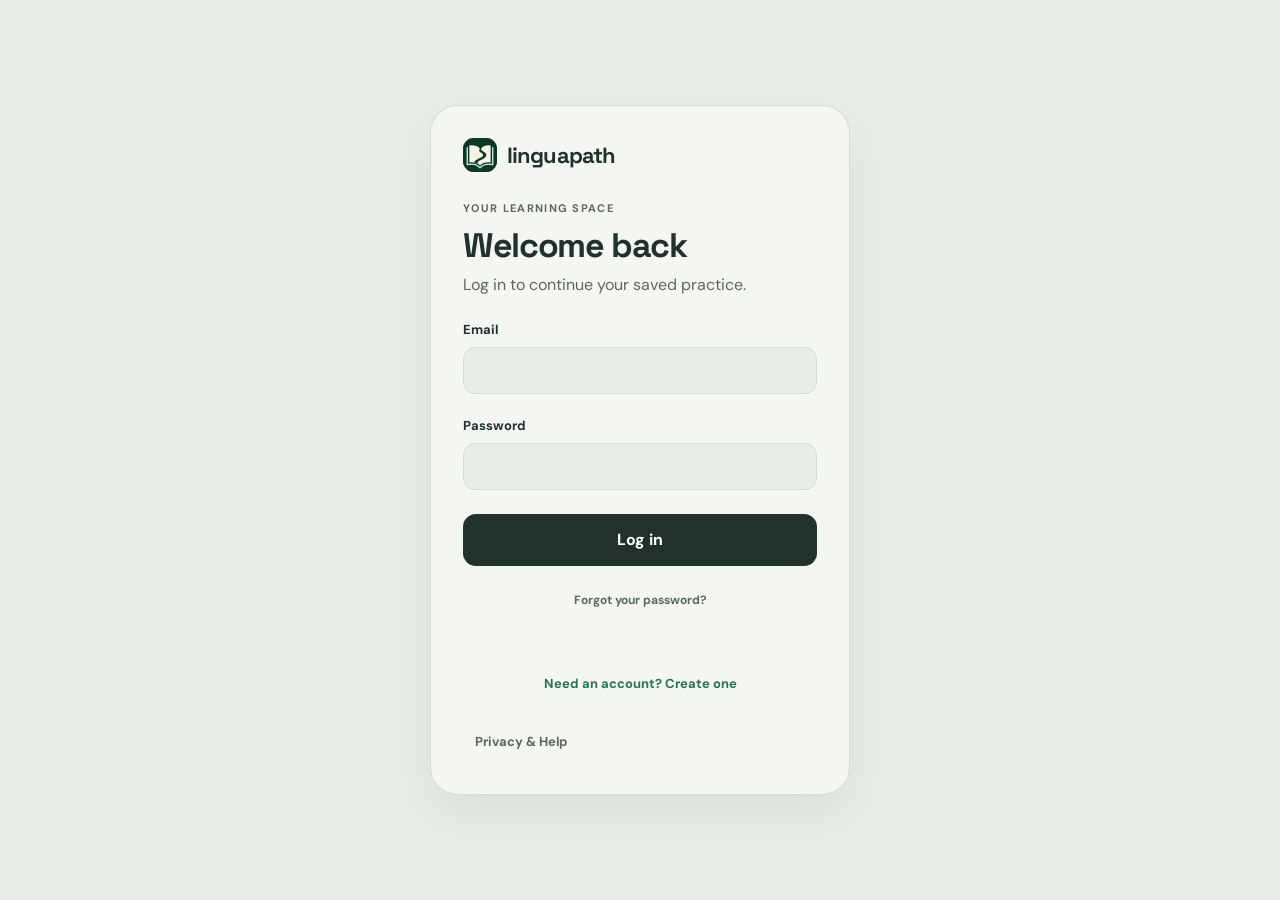
==== commit f497f314: "Refine pointer glow with soft glass-inspired light and smooth follow" ====
--- a/index.html
+++ b/index.html
@@ -10,7 +10,7 @@
   <link rel="stylesheet" href="improvements.css?v=20261013-1" />
   <link rel="stylesheet" href="liquid-navigation.css?v=20261006-2" />
   <link rel="stylesheet" href="achievements.css?v=20260922-1" />
-  <link rel="stylesheet" href="ambient-background.css?v=20260922-3" />
+  <link rel="stylesheet" href="ambient-background.css?v=20261014-3" />
   <link rel="stylesheet" href="writing.css?v=20261012-1" />
 </head>
 <body>
@@ -46,7 +46,7 @@
   <script src="script.js?v=20261013-1"></script>
   <script src="improvements.js?v=20261012-3"></script>
   <script src="achievements.js?v=20260923-3"></script>
-  <script src="ambient-background.js?v=20261013-1"></script>
+  <script src="ambient-background.js?v=20261014-3"></script>
   <script src="progress-sync.js?v=20261013-1"></script>
   <script src="supabase-auth.js?v=20261005-3"></script>
   <script src="sync-indicator.js?v=20261013-1"></script>
--- a/ambient-background.css
+++ b/ambient-background.css
@@ -0,0 +1,12 @@
+body{position:relative;isolation:isolate;--pointer-x:50vw;--pointer-y:35vh}
+/* Local light layers move behind the interface, never blur or cover its text. */
+body:before,body:after{content:"";position:fixed;left:0;top:0;z-index:-1;pointer-events:none;opacity:0;transform:translate3d(var(--pointer-x),var(--pointer-y),0) translate(-50%,-50%);transition:opacity 1.1s ease}
+body:before{width:clamp(360px,48vw,620px);height:clamp(360px,48vw,620px);border-radius:50%;background:radial-gradient(ellipse at 44% 40%,#ffffff70,transparent 32%),radial-gradient(ellipse at 60% 54%,#b9c7ff26,transparent 54%),radial-gradient(ellipse at center,#61cfa52b,transparent 70%)}
+body:after{width:240px;height:170px;border-radius:50%;background:radial-gradient(ellipse at 40% 35%,#ffffff66,transparent 48%),radial-gradient(ellipse at 65% 65%,#82d4c52e,transparent 65%);filter:blur(18px)}
+body.pointer-active:before,body.pointer-active:after{opacity:1;transition-duration:.4s}
+body.dark:before{background:radial-gradient(ellipse at 44% 40%,#c6f5ee12,transparent 30%),radial-gradient(ellipse at 60% 54%,#9cafff12,transparent 52%),radial-gradient(ellipse at center,#47c99826,transparent 70%)}
+body.dark:after{background:radial-gradient(ellipse at 40% 35%,#d5fff028,transparent 48%),radial-gradient(ellipse at 65% 65%,#9bbaff16,transparent 65%)}
+body:is(.dialog-open,.recall-open).pointer-active:before,body:is(.dialog-open,.recall-open).pointer-active:after{opacity:.25}
+.ambient-canvas{position:fixed;inset:0;z-index:-1;width:100%;height:100%;pointer-events:none}
+@media(prefers-reduced-motion:reduce),(hover:none),(pointer:coarse),(forced-colors:active){body:before,body:after{display:none}}
+@media(forced-colors:active){.ambient-canvas{display:none}}
